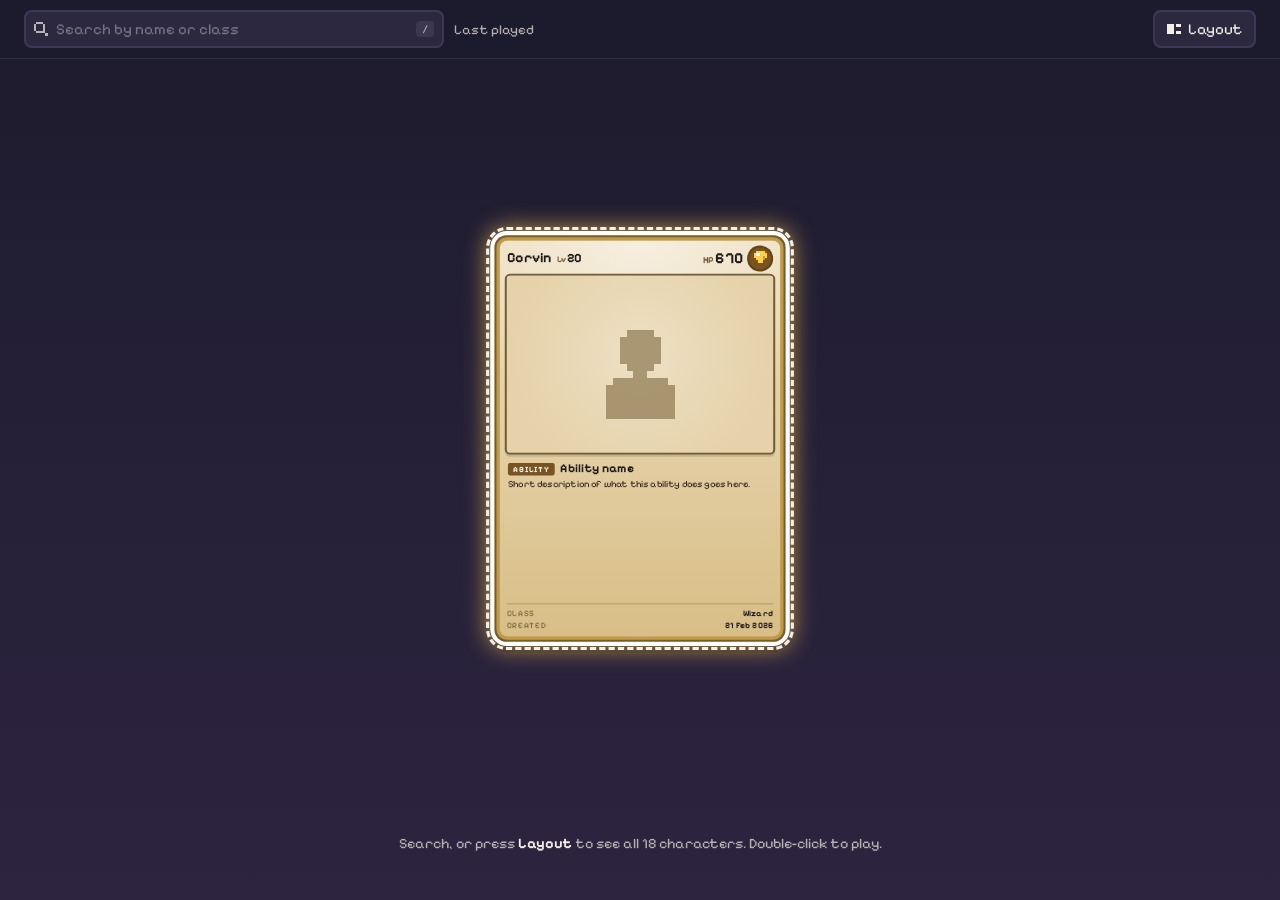
==== characters/index.html @ 5b767507 "Character select as a /characters/ subpage on Vercel: search, layout, double-click to play - site st" ====
<!DOCTYPE html>
<html lang="en">
<head>
  <meta charset="UTF-8" />
  <meta name="viewport" content="width=device-width, initial-scale=1.0" />
  <title>Character Select</title>
  <link rel="preconnect" href="https://fonts.googleapis.com" />
  <link rel="preconnect" href="https://fonts.gstatic.com" crossorigin />
  <link href="https://fonts.googleapis.com/css2?family=Pixelify+Sans:wght@500;700&display=swap" rel="stylesheet" />
  <link rel="stylesheet" href="./styles.css" />
</head>
<body>
  <main class="select-screen">
    <h1 class="visually-hidden">Choose your character</h1>

    <!-- Toolbar: find a character by name, and switch the layout -->
    <div class="toolbar" role="search">
      <label class="search">
        <span class="visually-hidden">Search characters</span>
        <svg class="search-icon" viewBox="0 0 8 8" aria-hidden="true">
          <rect x="1" y="0" width="4" height="1" /><rect x="0" y="1" width="1" height="4" />
          <rect x="5" y="1" width="1" height="4" /><rect x="1" y="5" width="4" height="1" />
          <rect x="5" y="5" width="1" height="1" /><rect x="6" y="6" width="2" height="2" />
        </svg>
        <input type="search" id="search" placeholder="Search by name or class" autocomplete="off" spellcheck="false" />
        <kbd class="search-hint" aria-hidden="true">/</kbd>
      </label>
      <span class="result-count" id="result-count" aria-live="polite"></span>
      <button type="button" class="layout-toggle" id="layout-toggle" aria-pressed="false">
        <svg viewBox="0 0 8 8" aria-hidden="true">
          <rect x="0" y="1" width="4" height="6" /><rect x="5" y="1" width="3" height="2" />
          <rect x="5" y="5" width="3" height="2" />
        </svg>
        <span>Layout</span>
      </button>
    </div>

    <!-- Cards are built from characters.js by app.js -->
    <div class="card-grid" id="card-grid" role="listbox" aria-label="Characters"></div>
    <p class="no-results" id="no-results" hidden>No characters match your search.</p>
    <p class="view-hint" id="view-hint" hidden>
      Search, or press <strong>Layout</strong> to see all <span class="hint-count"></span> characters.
      Double-click to play.
    </p>
  </main>

  <!-- Double-click a card: enter the world with that character -->
  <div class="play-overlay" id="play-overlay" hidden>
    <div class="play-box" role="dialog" aria-modal="true" aria-labelledby="play-title">
      <p class="play-kicker">Entering the world</p>
      <h2 class="play-title" id="play-title"></h2>
      <p class="play-sub" id="play-sub"></p>
      <span class="play-bar" aria-hidden="true"><span></span></span>
      <button type="button" class="play-back" id="play-back">Back to characters</button>
    </div>
  </div>

  <!-- Right-click (or long-press) a card: its equipment, inventory and backpack -->
  <dialog class="slots-panel" id="slots-panel" aria-labelledby="slots-title">
    <div class="slots-head">
      <h2 class="slots-title" id="slots-title"></h2>
      <button type="button" class="slots-close" id="slots-close" aria-label="Close">&times;</button>
    </div>
    <section class="slots-section" data-section="equipment">
      <h3 class="slots-heading">Equipment</h3>
      <div class="slot-grid slot-grid-4"></div>
    </section>
    <section class="slots-section" data-section="inventory">
      <h3 class="slots-heading">Inventory</h3>
      <div class="slot-grid"></div>
    </section>
    <section class="slots-section" data-section="backpack">
      <h3 class="slots-heading">Backpack</h3>
      <div class="slot-grid"></div>
    </section>
  </dialog>

  <!-- One card, cloned for each character -->
  <template id="card-template">
    <div class="card-unit">
    <button type="button" class="char-card" role="option" aria-selected="false">
      <span class="card-inner">
        <span class="card-head">
          <span class="card-title">
            <span class="card-name"></span>
            <span class="card-level"><span class="level-label">Lv</span><span class="level-value"></span></span>
          </span>
          <span class="card-stats">
            <span class="card-hp"><span class="hp-label">HP</span><span class="hp-value"></span></span>
            <span class="card-sign"></span>
          </span>
        </span>
        <span class="card-art"></span>
        <span class="card-abilities"></span>
        <span class="card-foot"></span>
      </span>
    </button>
    <!-- Layout mode: the character's backpack, to the right of the card -->
    <div class="side-pack" aria-hidden="true">
      <span class="side-pack-title">Backpack</span>
      <span class="side-pack-grid"></span>
    </div>
    </div>
  </template>

  <script src="./birthsigns.js"></script>
  <script src="./items.js"></script>
  <script src="./characters.js"></script>
  <script src="./app.js"></script>
</body>
</html>
---- characters/styles.css ----
/* ==========================================================================
   Character select — trading-card style cards
   Each card's colours come from its birth sign's element (fire/earth/air/water).
   ========================================================================== */

:root {
  --bg-top: #1d1b2e;
  --bg-bottom: #2d2440;
  --ink: #f4efe6;
  --ink-dim: rgba(244, 239, 230, 0.7);
  --card-w: clamp(175px, 20vw, 210px);
  --font-pixel: "Pixelify Sans", "Courier New", monospace;
}

/* Card palette: everything derives from the birthsign's colour (set per card by app.js) */
.char-card {
  --sign-color: #8a8f99;
  --sign-shade: #4d525c;
  --frame: var(--sign-color);
  --frame-dark: color-mix(in srgb, var(--sign-color) 55%, #14121c);
  --bar: color-mix(in srgb, var(--sign-color) 22%, #fff8ec);
  --art: color-mix(in srgb, var(--sign-color) 40%, #fff8ec);
  --badge: var(--sign-shade);
}

*,
*::before,
*::after {
  box-sizing: border-box;
  margin: 0;
  padding: 0;
}

body {
  min-height: 100vh;
  background: linear-gradient(180deg, var(--bg-top), var(--bg-bottom));
  color: var(--ink);
  font-family: var(--font-pixel);
}

/* The whole screen is the card grid, with a slim toolbar on top */
.select-screen {
  min-height: 100vh;
  padding: 0 clamp(0.75rem, 2vw, 1.5rem) 2rem;
  display: flex;
  flex-direction: column;
  gap: clamp(0.9rem, 2vh, 1.25rem);
}

.visually-hidden {
  position: absolute;
  width: 1px;
  height: 1px;
  overflow: hidden;
  clip: rect(0 0 0 0);
  white-space: nowrap;
}

/* --------------------------------------------------------------------------
   Toolbar: search + layout toggle
   -------------------------------------------------------------------------- */

.toolbar {
  position: sticky;
  top: 0;
  z-index: 10;
  display: flex;
  align-items: center;
  gap: 10px;
  margin: 0 calc(-1 * clamp(0.75rem, 2vw, 1.5rem));
  padding: 10px clamp(0.75rem, 2vw, 1.5rem);
  background: color-mix(in srgb, var(--bg-top) 88%, transparent);
  backdrop-filter: blur(6px);
  box-shadow: 0 1px 0 #ffffff12;
}

.search {
  flex: 1;
  max-width: 420px;
  display: flex;
  align-items: center;
  gap: 8px;
  height: 38px;
  padding: 0 10px;
  border-radius: 8px;
  background: #2c2840;
  box-shadow: inset 0 0 0 2px #3d3856;
  cursor: text;
}

.search:focus-within {
  box-shadow: inset 0 0 0 2px #8f86c4;
}

.search-icon {
  flex-shrink: 0;
  width: 14px;
  height: 14px;
  fill: var(--ink-dim);
  shape-rendering: crispEdges;
}

.search input {
  flex: 1;
  min-width: 0;
  border: 0;
  outline: none;
  background: transparent;
  color: var(--ink);
  font: inherit;
  font-size: 0.95rem;
}

.search input::placeholder {
  color: #ffffff59;
}

.search input::-webkit-search-cancel-button {
  filter: invert(1) opacity(0.5);
}

.search-hint {
  flex-shrink: 0;
  padding: 1px 6px;
  border-radius: 4px;
  background: #ffffff14;
  color: var(--ink-dim);
  font: inherit;
  font-size: 0.75rem;
}

.search:focus-within .search-hint {
  display: none;
}

.result-count {
  color: var(--ink-dim);
  font-size: 0.85rem;
  white-space: nowrap;
}

.layout-toggle {
  margin-left: auto;
  display: flex;
  align-items: center;
  gap: 7px;
  height: 38px;
  padding: 0 14px;
  border: 0;
  border-radius: 8px;
  background: #2c2840;
  box-shadow: inset 0 0 0 2px #3d3856;
  color: var(--ink);
  font: inherit;
  font-size: 0.95rem;
  cursor: pointer;
}

.layout-toggle svg {
  width: 14px;
  height: 14px;
  fill: currentColor;
  shape-rendering: crispEdges;
}

.layout-toggle:hover {
  background: #36314d;
}

.layout-toggle[aria-pressed="true"] {
  background: #f4efe6;
  box-shadow: none;
  color: #1e1b2b;
}

/* --------------------------------------------------------------------------
   Card grid (and Layout mode: backpack to the right of each card)
   -------------------------------------------------------------------------- */

/* Wrapping rows, each centred (so a short last row sits in the middle too) */
.card-grid {
  display: flex;
  flex-wrap: wrap;
  justify-content: center;
  gap: clamp(0.9rem, 2vw, 1.5rem);
  width: 100%;
}

.card-unit {
  display: flex;
  align-items: stretch;
  gap: 8px;
}

.card-unit[hidden] {
  display: none;
}

.side-pack {
  display: none;
}

.card-grid.is-layout .side-pack {
  --slot: calc(var(--card-w) * 0.27);
  display: flex;
  flex-direction: column;
  gap: 6px;
  padding: 8px;
  border-radius: 10px;
  background: #1e1b2b;
  box-shadow: inset 0 0 0 2px color-mix(in srgb, var(--sign-color) 60%, #3d3856);
}

.side-pack-title {
  color: color-mix(in srgb, var(--sign-color) 60%, var(--ink));
  font-size: 0.62rem;
  font-weight: 700;
  letter-spacing: 0.1em;
  text-transform: uppercase;
}

/* 8 backpack slots in 2 columns, the same height as the card */
.side-pack-grid {
  display: grid;
  grid-template-columns: repeat(2, var(--slot));
  grid-auto-rows: var(--slot);
  gap: 5px;
}

.side-pack.is-empty .side-pack-grid {
  display: grid;
  place-items: center;
  width: calc(var(--slot) * 2 + 5px);
  flex: 1;
  border-radius: 6px;
  background: #2c2840;
  color: #ffffff4d;
  font-size: 0.7rem;
  text-align: center;
}

.side-pack .slot {
  width: var(--slot);
  height: var(--slot);
}

/* Default view: just the last played character, a little larger, in the middle */
.card-grid.is-single {
  flex: 1;
  align-content: center;
  --card-w: clamp(220px, 26vw, 280px);
}

.card-grid.is-single .char-card {
  font-size: 1.15em;
}

.view-hint {
  margin-bottom: 1rem;
  color: var(--ink-dim);
  font-size: 0.9rem;
  text-align: center;
}

.view-hint strong {
  color: var(--ink);
}

.view-hint[hidden] {
  display: none;
}

.no-results {
  margin-top: 2rem;
  color: var(--ink-dim);
  text-align: center;
}

/* --------------------------------------------------------------------------
   The card: standard trading-card proportions (63 x 88), one continuous face.
   Text sits straight on the card; only the picture has its own frame.
   -------------------------------------------------------------------------- */

.char-card {
  width: var(--card-w);
  aspect-ratio: 63 / 88;
  padding: 5px;
  border: 0;
  border-radius: 12px;
  background: var(--frame);
  box-shadow: inset 0 0 0 2px var(--frame-dark), 0 6px 0 #0006;
  font: inherit;
  color: #1e1a17;
  cursor: pointer;
  transition: transform 140ms ease, box-shadow 140ms ease;
}

/* Card face: a soft gradient of the sign colour, light at the top, deeper at the bottom */
.card-inner {
  height: 100%;
  display: flex;
  flex-direction: column;
  padding: 0 7px 5px;
  border-radius: 8px;
  background:
    radial-gradient(120% 60% at 50% 0%, color-mix(in srgb, #fff 55%, transparent), transparent 70%),
    linear-gradient(
      180deg,
      color-mix(in srgb, var(--sign-color) 30%, #fff8ec) 0%,
      color-mix(in srgb, var(--sign-color) 45%, #fff8ec) 55%,
      color-mix(in srgb, var(--sign-color) 62%, #fff8ec) 100%
    );
}

/* Top: name on the left; HP and the birthsign symbol on the right */
.card-head {
  display: flex;
  align-items: center;
  justify-content: space-between;
  gap: 6px;
  padding: 5px 0 4px;
}

.card-name {
  min-width: 0;
  overflow: hidden;
  text-overflow: ellipsis;
  white-space: nowrap;
  font-size: clamp(0.72rem, 1.05vw, 0.92rem);
  font-weight: 700;
  text-align: left;
}

.card-name.is-long {
  font-size: clamp(0.6rem, 0.82vw, 0.74rem);
  letter-spacing: -0.01em;
}

/* HP sits just left of the birthsign badge */
.card-stats {
  flex-shrink: 0;
  display: flex;
  align-items: center;
  gap: 4px;
}

.card-hp {
  display: flex;
  align-items: baseline;
  gap: 2px;
  font-weight: 700;
  line-height: 1;
}

.card-hp[hidden] {
  display: none;
}

.hp-value {
  font-size: clamp(0.8rem, 1.15vw, 1rem);
}

.hp-label {
  font-size: clamp(0.5rem, 0.7vw, 0.62rem);
  color: var(--frame-dark);
}

.card-sign {
  position: relative;
  flex-shrink: 0;
  width: 1.75em;
  height: 1.75em;
  display: grid;
  place-items: center;
  border-radius: 50%;
  background: var(--badge);
  box-shadow: inset 0 0 0 2px #0003;
  color: var(--sign-color);
  font-size: clamp(0.8rem, 1.1vw, 0.95rem);
  line-height: 1;
}

/* Sign name appears only while hovering the badge */
.card-sign::after {
  content: attr(data-name);
  position: absolute;
  bottom: calc(100% + 8px);
  right: -4px;
  padding: 4px 8px;
  border-radius: 4px;
  background: #14121c;
  box-shadow: 0 0 0 2px var(--sign-color);
  color: var(--ink);
  font-family: var(--font-pixel);
  font-size: 0.8rem;
  white-space: nowrap;
  opacity: 0;
  transform: translateY(4px);
  pointer-events: none;
  transition: opacity 120ms ease, transform 120ms ease;
  z-index: 5;
}

.card-sign:hover::after {
  opacity: 1;
  transform: translateY(0);
}

/* Sign icon (or placeholder gem) inside the badge, pixel-crisp */
.card-sign img,
.sign-placeholder {
  width: 72%;
  height: 72%;
  image-rendering: pixelated;
  shape-rendering: crispEdges;
}

.sign-placeholder {
  filter: brightness(1.35) saturate(1.2);
}

/* Picture: 3:2, about 43% of the card's height and nearly its full width,
   with a thin frame (proportions taken from a standard trading card's layout) */
.card-art {
  aspect-ratio: 3 / 2;
  width: 100%;
  flex-shrink: 0;
  position: relative;
  overflow: hidden;
  border-radius: 3px;
  background: radial-gradient(circle at 50% 45%, color-mix(in srgb, var(--art) 70%, #fff), var(--art) 75%);
  box-shadow: 0 0 0 2px var(--frame-dark), 0 2px 0 2px #0002;
  display: grid;
  place-items: center;
}

/* Whole sprite always visible, centred in the picture */
.card-art img {
  position: absolute;
  inset: 6%;
  width: 88%;
  height: 88%;
  object-fit: contain;
  image-rendering: pixelated;
}

.art-placeholder {
  width: 62%;
  height: 62%;
  fill: var(--frame-dark);
  opacity: 0.55;
  shape-rendering: crispEdges;
}

/* Level: right after the name, in the top bar */
.card-title {
  min-width: 0;
  display: flex;
  align-items: baseline;
  gap: 5px;
}

.card-level {
  flex-shrink: 0;
  display: flex;
  align-items: baseline;
  gap: 1px;
  line-height: 1;
}

.card-level[hidden] {
  display: none;
}

.level-label {
  font-size: clamp(0.5rem, 0.66vw, 0.6rem);
  font-weight: 700;
  color: var(--frame-dark);
}

.level-value {
  font-size: clamp(0.7rem, 0.95vw, 0.85rem);
  font-weight: 700;
}

/* Abilities: straight on the card face, under the picture */
.card-abilities {
  flex: 1;
  min-height: 0;
  display: flex;
  flex-direction: column;
  gap: 6px;
  padding: 9px 1px 4px;
  overflow: hidden;
  text-align: left;
}

.ability {
  display: flex;
  flex-direction: column;
  gap: 2px;
}

.ability-head {
  display: flex;
  align-items: center;
  gap: 5px;
  min-width: 0;
}

.ability-tag {
  flex-shrink: 0;
  padding: 1px 5px 0;
  border-radius: 2px;
  background: var(--badge);
  color: #fff;
  font-size: clamp(0.46rem, 0.6vw, 0.54rem);
  font-weight: 700;
  letter-spacing: 0.08em;
  text-transform: uppercase;
  line-height: 1.5;
}

.ability-name {
  min-width: 0;
  overflow: hidden;
  text-overflow: ellipsis;
  white-space: nowrap;
  font-size: clamp(0.66rem, 0.9vw, 0.8rem);
  font-weight: 700;
  line-height: 1.15;
}

.ability-text {
  font-size: clamp(0.55rem, 0.72vw, 0.66rem);
  line-height: 1.3;
  color: color-mix(in srgb, #1e1a17 80%, var(--frame-dark));
}

/* Bottom: small info, separated only by a faint line */
.card-foot {
  flex-shrink: 0;
  display: flex;
  flex-direction: column;
  gap: 2px;
  padding-top: 4px;
  border-top: 1px solid color-mix(in srgb, var(--frame-dark) 35%, transparent);
}

.foot-line {
  display: flex;
  justify-content: space-between;
  gap: 6px;
  font-size: clamp(0.5rem, 0.62vw, 0.58rem);
  line-height: 1.25;
  white-space: nowrap;
}

.foot-label {
  color: var(--frame-dark);
  text-transform: uppercase;
  letter-spacing: 0.05em;
}

.foot-value {
  font-weight: 700;
}

/* --------------------------------------------------------------------------
   Hover / focus / selected
   -------------------------------------------------------------------------- */

.char-card:hover {
  transform: translateY(-4px);
}

.char-card:focus-visible {
  outline: 3px dashed var(--ink);
  outline-offset: 5px;
}

.char-card.is-selected {
  transform: translateY(-8px) scale(1.04);
  box-shadow: inset 0 0 0 2px var(--frame-dark), 0 0 0 4px #fff, 0 0 22px 6px var(--frame), 0 10px 0 #0006;
}

/* --------------------------------------------------------------------------
   Slots panel: equipment (4), inventory (8), backpack (8) = 20 slots
   -------------------------------------------------------------------------- */

.slots-panel {
  --sign-color: #8a8f99;
  --sign-shade: #4d525c;
  --slot: clamp(40px, 9vw, 52px);
  margin: auto;
  padding: 14px 16px 12px;
  border: 0;
  border-radius: 12px;
  background: #1e1b2b;
  box-shadow: 0 0 0 3px var(--sign-color), 0 18px 40px #000a;
  color: var(--ink);
  font-family: var(--font-pixel);
  /* let item names on hover show past the panel's edge */
  overflow: visible;
}

.slots-panel::backdrop {
  background: rgba(10, 8, 18, 0.65);
}

.slots-head {
  display: flex;
  align-items: center;
  justify-content: space-between;
  gap: 1rem;
  margin-bottom: 10px;
}

.slots-title {
  font-size: 1.25rem;
  font-weight: 700;
}

.slots-close {
  width: 30px;
  height: 30px;
  border: 0;
  border-radius: 6px;
  background: #ffffff14;
  color: var(--ink);
  font-size: 1.3rem;
  line-height: 1;
  cursor: pointer;
}

.slots-close:hover {
  background: #ffffff26;
}

.slots-section {
  margin-top: 10px;
}

.slots-section[hidden] {
  display: none;
}

.slots-heading {
  margin-bottom: 6px;
  color: color-mix(in srgb, var(--sign-color) 60%, var(--ink));
  font-size: 0.72rem;
  font-weight: 700;
  letter-spacing: 0.1em;
  text-transform: uppercase;
}

.slot-grid {
  display: grid;
  grid-template-columns: repeat(4, var(--slot));
  gap: 6px;
}

.slot {
  position: relative;
  width: var(--slot);
  height: var(--slot);
  display: grid;
  place-items: center;
  border-radius: 6px;
  background: #2c2840;
  box-shadow: inset 0 0 0 2px #3d3856, inset 0 3px 0 #0003;
}

/* Equipment slots get a tinted frame in the card's colour */
.slot-grid-4 .slot {
  box-shadow: inset 0 0 0 2px color-mix(in srgb, var(--sign-color) 55%, #3d3856), inset 0 3px 0 #0003;
}

/* Empty equipment slots show what goes there */
.slot[data-slot-label]::before {
  content: attr(data-slot-label);
  color: #ffffff40;
  font-size: 0.5rem;
  letter-spacing: 0.04em;
  text-transform: uppercase;
}

.slot img,
.item-placeholder {
  width: 70%;
  height: 70%;
  image-rendering: pixelated;
  shape-rendering: crispEdges;
}

/* Item name on hover */
.slot.has-item::after {
  content: attr(data-name);
  position: absolute;
  bottom: calc(100% + 6px);
  left: 50%;
  padding: 3px 7px;
  border-radius: 4px;
  background: #0d0b14;
  box-shadow: 0 0 0 1px #ffffff30;
  font-size: 0.72rem;
  white-space: nowrap;
  opacity: 0;
  transform: translate(-50%, 3px);
  pointer-events: none;
  transition: opacity 100ms ease, transform 100ms ease;
  z-index: 2;
}

.slot.has-item:hover::after {
  opacity: 1;
  transform: translate(-50%, 0);
}

/* --------------------------------------------------------------------------
   Play: the chosen card glows, then the screen fades into "Entering the world"
   -------------------------------------------------------------------------- */

.char-card.is-launching {
  transform: translateY(-8px) scale(1.08);
  box-shadow: inset 0 0 0 2px var(--frame-dark), 0 0 0 4px #fff, 0 0 40px 14px var(--frame), 0 10px 0 #0006;
}

.play-overlay {
  --sign-color: #8a8f99;
  position: fixed;
  inset: 0;
  z-index: 50;
  display: grid;
  place-items: center;
  background: radial-gradient(circle at 50% 45%, color-mix(in srgb, var(--sign-color) 35%, #0d0b14), #0d0b14 70%);
  opacity: 0;
  transition: opacity 450ms ease;
}

.play-overlay[hidden] {
  display: none;
}

.play-overlay.is-on {
  opacity: 1;
}

.play-box {
  display: flex;
  flex-direction: column;
  align-items: center;
  gap: 8px;
  padding: 1rem;
  text-align: center;
}

.play-kicker {
  color: var(--ink-dim);
  font-size: 0.85rem;
  letter-spacing: 0.14em;
  text-transform: uppercase;
}

.play-title {
  font-size: clamp(2rem, 6vw, 3.4rem);
  font-weight: 700;
  text-shadow: 3px 3px 0 #000;
}

.play-sub {
  color: color-mix(in srgb, var(--sign-color) 55%, var(--ink));
  font-size: 1.05rem;
}

/* Simple loading bar while the world loads */
.play-bar {
  width: min(260px, 70vw);
  height: 8px;
  margin: 10px 0 14px;
  overflow: hidden;
  border-radius: 4px;
  background: #ffffff1a;
}

.play-bar span {
  display: block;
  width: 35%;
  height: 100%;
  background: var(--sign-color);
  animation: play-load 1.1s ease-in-out infinite;
}

@keyframes play-load {
  from { transform: translateX(-100%); }
  to { transform: translateX(290%); }
}

.play-back {
  padding: 8px 14px;
  border: 0;
  border-radius: 8px;
  background: #ffffff14;
  color: var(--ink);
  font: inherit;
  font-size: 0.9rem;
  cursor: pointer;
}

.play-back:hover {
  background: #ffffff26;
}

@media (prefers-reduced-motion: reduce) {
  .char-card,
  .play-overlay {
    transition: none;
  }

  .play-bar span {
    animation: none;
  }
}

@media (max-width: 480px) {
  :root {
    --card-w: calc((100vw - 2rem - 0.9rem) / 2);
  }

  .card-name {
    font-size: 0.72rem;
  }

  .card-name.is-long {
    font-size: 0.56rem;
  }

  .card-head {
    gap: 3px;
  }

  .card-title {
    gap: 3px;
  }
}

/* Narrowest phones: tighter top bar so names still fit */
@media (max-width: 380px) {
  .card-name {
    font-size: 0.62rem;
  }

  .card-name.is-long {
    font-size: 0.5rem;
  }

  .hp-value {
    font-size: 0.7rem;
  }

  .card-sign {
    font-size: 0.72rem;
  }
}

/* Very small screens: one card per row */
@media (max-width: 359px) {
  :root {
    --card-w: min(240px, calc(100vw - 2rem));
  }
}

/* Phones: search on its own row, count + layout below */
@media (max-width: 520px) {
  .toolbar {
    flex-wrap: wrap;
  }

  .search {
    flex-basis: 100%;
    max-width: none;
  }

  .search-hint {
    display: none;
  }
}
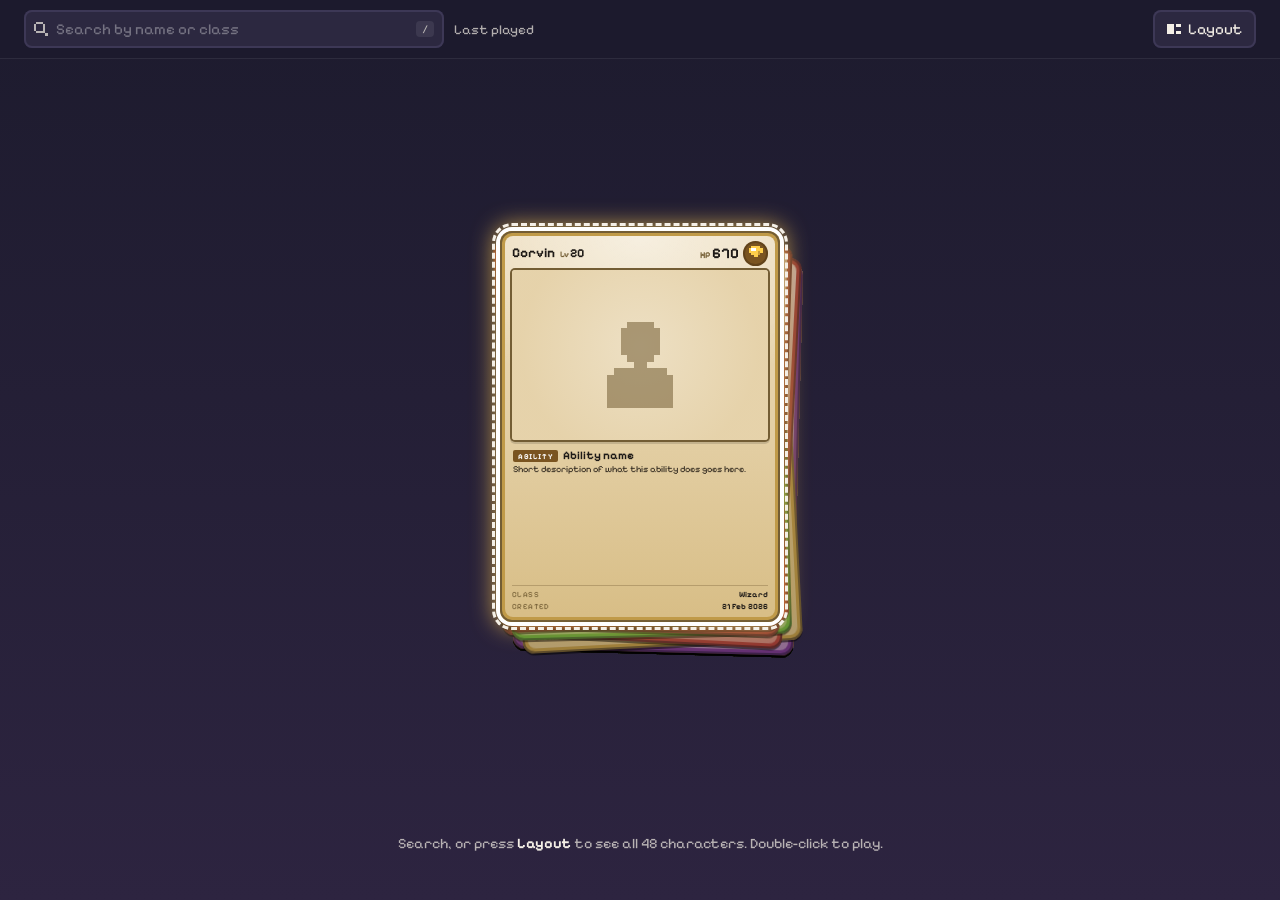
==== commit 14de73cb: "Deck of cards: last played on top; Layout deals every card out with its back beside it - default vie" ====
--- a/characters/index.html
+++ b/characters/index.html
@@ -95,10 +95,23 @@
         <span class="card-foot"></span>
       </span>
     </button>
-    <!-- Layout mode: the character's backpack, to the right of the card -->
-    <div class="side-pack" aria-hidden="true">
-      <span class="side-pack-title">Backpack</span>
-      <span class="side-pack-grid"></span>
+    <!-- Layout mode: the back of the card (equipment, inventory, backpack), to its right -->
+    <div class="card-back" aria-hidden="true">
+      <span class="back-inner">
+        <span class="back-name"></span>
+        <span class="back-section" data-section="equipment">
+          <span class="back-heading">Equipment</span>
+          <span class="back-grid"></span>
+        </span>
+        <span class="back-section" data-section="inventory">
+          <span class="back-heading">Inventory</span>
+          <span class="back-grid"></span>
+        </span>
+        <span class="back-section" data-section="backpack">
+          <span class="back-heading">Backpack</span>
+          <span class="back-grid"></span>
+        </span>
+      </span>
     </div>
     </div>
   </template>
--- a/characters/styles.css
+++ b/characters/styles.css
@@ -41,6 +41,8 @@
 /* The whole screen is the card grid, with a slim toolbar on top */
 .select-screen {
   min-height: 100vh;
+  /* hidden hover labels near the right edge must not make the page scroll sideways */
+  overflow-x: clip;
   padding: 0 clamp(0.75rem, 2vw, 1.5rem) 2rem;
   display: flex;
   flex-direction: column;
@@ -196,63 +198,127 @@
   display: none;
 }
 
-.side-pack {
+/* Layout mode: the back of the card sits to the right of it, same size and frame */
+.card-back {
   display: none;
 }
 
-.card-grid.is-layout .side-pack {
-  --slot: calc(var(--card-w) * 0.27);
+.card-grid.is-layout .card-back {
+  /* 4 slots across the back's inner width */
+  --slot: calc((var(--card-w) - 10px - 14px - 3 * 4px) / 4 * 0.9);
+  display: block;
+  width: var(--card-w);
+  aspect-ratio: 63 / 88;
+  padding: 5px;
+  border-radius: 12px;
+  background: var(--sign-color);
+  box-shadow: inset 0 0 0 2px color-mix(in srgb, var(--sign-color) 55%, #14121c), 0 6px 0 #0006;
+}
+
+.back-inner {
+  height: 100%;
   display: flex;
   flex-direction: column;
-  gap: 6px;
-  padding: 8px;
-  border-radius: 10px;
-  background: #1e1b2b;
-  box-shadow: inset 0 0 0 2px color-mix(in srgb, var(--sign-color) 60%, #3d3856);
-}
-
-.side-pack-title {
-  color: color-mix(in srgb, var(--sign-color) 60%, var(--ink));
-  font-size: 0.62rem;
+  gap: 5px;
+  padding: 6px 7px;
+  border-radius: 8px;
+  background: linear-gradient(180deg, #2a2639, #1e1b2b);
+  color: var(--ink);
+}
+
+.back-name {
+  font-size: clamp(0.66rem, 0.9vw, 0.8rem);
+  font-weight: 700;
+  color: color-mix(in srgb, var(--sign-color) 55%, var(--ink));
+  white-space: nowrap;
+  overflow: hidden;
+  text-overflow: ellipsis;
+}
+
+.back-section {
+  display: flex;
+  flex-direction: column;
+  gap: 3px;
+}
+
+.back-heading {
+  color: #ffffff8c;
+  font-size: clamp(0.48rem, 0.6vw, 0.56rem);
   font-weight: 700;
   letter-spacing: 0.1em;
   text-transform: uppercase;
 }
 
-/* 8 backpack slots in 2 columns, the same height as the card */
-.side-pack-grid {
+.back-grid {
   display: grid;
-  grid-template-columns: repeat(2, var(--slot));
+  justify-content: center;
+  grid-template-columns: repeat(4, var(--slot));
   grid-auto-rows: var(--slot);
-  gap: 5px;
-}
-
-.side-pack.is-empty .side-pack-grid {
+  gap: 4px;
+}
+
+.back-grid.is-empty {
   display: grid;
   place-items: center;
-  width: calc(var(--slot) * 2 + 5px);
-  flex: 1;
-  border-radius: 6px;
-  background: #2c2840;
+  height: calc(var(--slot) * 2 + 4px);
+  border-radius: 5px;
+  background: #ffffff0d;
   color: #ffffff4d;
-  font-size: 0.7rem;
-  text-align: center;
-}
-
-.side-pack .slot {
+  font-size: 0.62rem;
+}
+
+.card-back .slot {
   width: var(--slot);
   height: var(--slot);
-}
-
-/* Default view: just the last played character, a little larger, in the middle */
-.card-grid.is-single {
+  border-radius: 4px;
+}
+
+/* Empty equipment slot labels are tiny on the back */
+.card-back .slot[data-slot-label]::before {
+  font-size: 0.4rem;
+}
+
+.card-back [data-section="equipment"] .slot {
+  box-shadow: inset 0 0 0 2px color-mix(in srgb, var(--sign-color) 55%, #3d3856), inset 0 3px 0 #0003;
+}
+
+/* --------------------------------------------------------------------------
+   Deck view: every card stacked, the most recently played on top
+   -------------------------------------------------------------------------- */
+
+.card-grid.is-deck {
+  --card-w: clamp(220px, 26vw, 280px);
   flex: 1;
-  align-content: center;
-  --card-w: clamp(220px, 26vw, 280px);
-}
-
-.card-grid.is-single .char-card {
-  font-size: 1.15em;
+  position: relative;
+  display: block;
+  min-height: calc(var(--card-w) * 88 / 63 + 90px);
+}
+
+/* All cards sit on the same spot in the middle; app.js fans each layer a little */
+.card-grid.is-deck .card-unit {
+  position: absolute;
+  left: calc(50% - var(--card-w) / 2);
+  top: calc(50% - var(--card-w) * 44 / 63 - 20px);
+  pointer-events: none;
+}
+
+/* Only the top card can be clicked, played or right-clicked */
+.card-grid.is-deck .card-unit.is-top {
+  pointer-events: auto;
+}
+
+/* Cards under the top one are a touch darker, like the edges of a deck */
+.card-grid.is-deck .card-unit:not(.is-top) .char-card {
+  filter: brightness(0.82);
+  box-shadow: inset 0 0 0 2px var(--frame-dark), 0 2px 0 #0008;
+}
+
+.card-grid.is-deck .card-unit.is-top .char-card:not(.is-launching):not(:hover) {
+  transform: none;
+}
+
+.card-grid.is-deck .card-back {
+  display: none;
 }
 
 .view-hint {
@@ -885,3 +951,10 @@
     display: none;
   }
 }
+
+/* Phones in Layout mode: one card and its back per row, filling the width */
+@media (max-width: 480px) {
+  .card-grid.is-layout {
+    --card-w: calc((100vw - 1.5rem - 8px) / 2);
+  }
+}
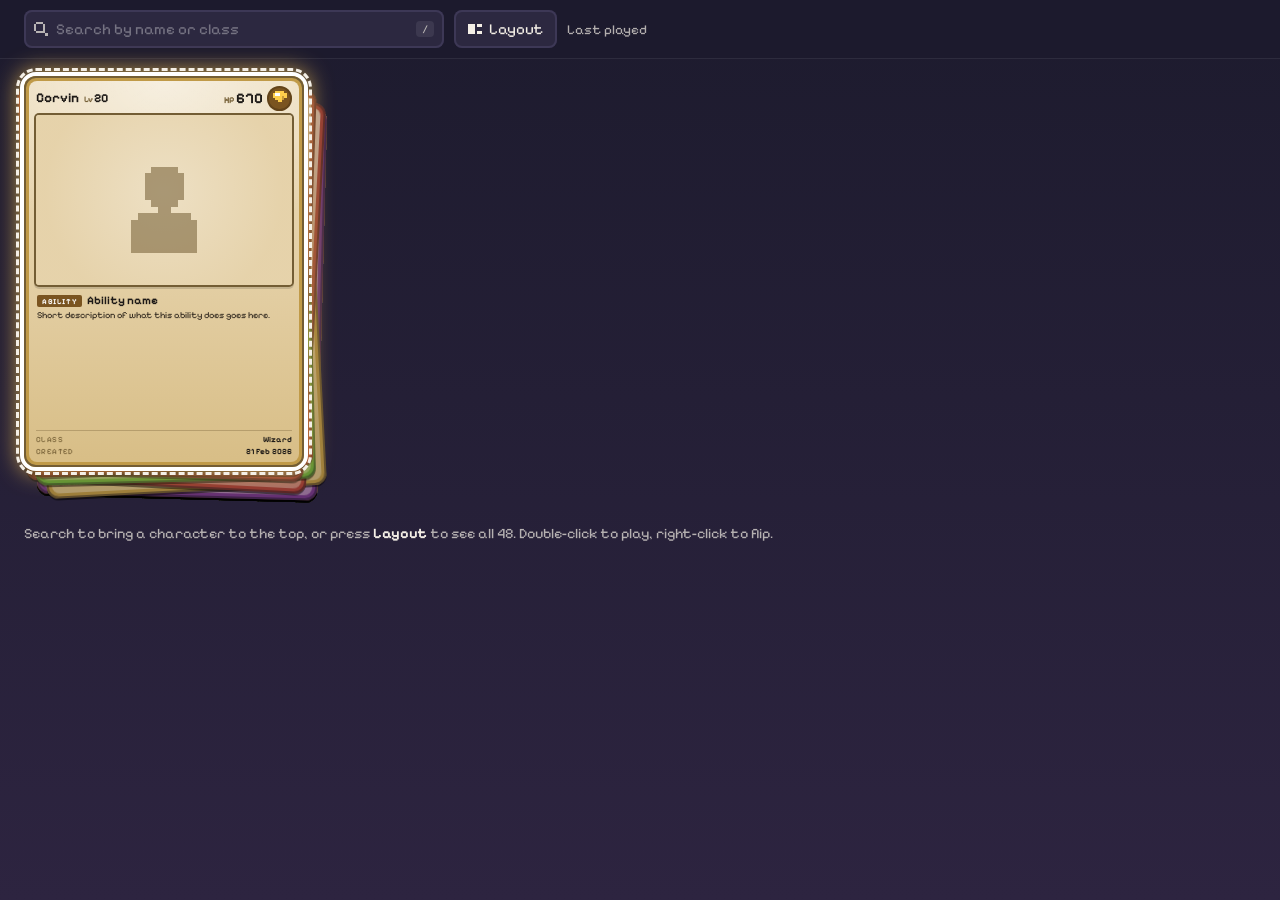
==== commit 5bd7d8b4: "Right-click flips a card to its back; search brings the best match to the top of the deck - right-cl" ====
--- a/characters/index.html
+++ b/characters/index.html
@@ -25,7 +25,6 @@
         <input type="search" id="search" placeholder="Search by name or class" autocomplete="off" spellcheck="false" />
         <kbd class="search-hint" aria-hidden="true">/</kbd>
       </label>
-      <span class="result-count" id="result-count" aria-live="polite"></span>
       <button type="button" class="layout-toggle" id="layout-toggle" aria-pressed="false">
         <svg viewBox="0 0 8 8" aria-hidden="true">
           <rect x="0" y="1" width="4" height="6" /><rect x="5" y="1" width="3" height="2" />
@@ -33,14 +32,15 @@
         </svg>
         <span>Layout</span>
       </button>
+      <span class="result-count" id="result-count" aria-live="polite"></span>
     </div>
 
     <!-- Cards are built from characters.js by app.js -->
     <div class="card-grid" id="card-grid" role="listbox" aria-label="Characters"></div>
     <p class="no-results" id="no-results" hidden>No characters match your search.</p>
     <p class="view-hint" id="view-hint" hidden>
-      Search, or press <strong>Layout</strong> to see all <span class="hint-count"></span> characters.
-      Double-click to play.
+      Search to bring a character to the top, or press <strong>Layout</strong> to see all
+      <span class="hint-count"></span>. Double-click to play, right-click to flip.
     </p>
   </main>
 
@@ -55,30 +55,12 @@
     </div>
   </div>
 
-  <!-- Right-click (or long-press) a card: its equipment, inventory and backpack -->
-  <dialog class="slots-panel" id="slots-panel" aria-labelledby="slots-title">
-    <div class="slots-head">
-      <h2 class="slots-title" id="slots-title"></h2>
-      <button type="button" class="slots-close" id="slots-close" aria-label="Close">&times;</button>
-    </div>
-    <section class="slots-section" data-section="equipment">
-      <h3 class="slots-heading">Equipment</h3>
-      <div class="slot-grid slot-grid-4"></div>
-    </section>
-    <section class="slots-section" data-section="inventory">
-      <h3 class="slots-heading">Inventory</h3>
-      <div class="slot-grid"></div>
-    </section>
-    <section class="slots-section" data-section="backpack">
-      <h3 class="slots-heading">Backpack</h3>
-      <div class="slot-grid"></div>
-    </section>
-  </dialog>
-
   <!-- One card, cloned for each character -->
   <template id="card-template">
     <div class="card-unit">
     <button type="button" class="char-card" role="option" aria-selected="false">
+      <!-- Right-click (or hold on a phone) flips the card between its front and back -->
+      <span class="card-flip">
       <span class="card-inner">
         <span class="card-head">
           <span class="card-title">
@@ -93,6 +75,8 @@
         <span class="card-art"></span>
         <span class="card-abilities"></span>
         <span class="card-foot"></span>
+      </span>
+      <span class="card-face-back"></span>
       </span>
     </button>
     <!-- Layout mode: the back of the card (equipment, inventory, backpack), to its right -->
--- a/characters/styles.css
+++ b/characters/styles.css
@@ -142,7 +142,7 @@
 }
 
 .layout-toggle {
-  margin-left: auto;
+  flex-shrink: 0;
   display: flex;
   align-items: center;
   gap: 7px;
@@ -267,18 +267,21 @@
   font-size: 0.62rem;
 }
 
-.card-back .slot {
+.card-back .slot,
+.card-face-back .slot {
   width: var(--slot);
   height: var(--slot);
   border-radius: 4px;
 }
 
 /* Empty equipment slot labels are tiny on the back */
-.card-back .slot[data-slot-label]::before {
+.card-back .slot[data-slot-label]::before,
+.card-face-back .slot[data-slot-label]::before {
   font-size: 0.4rem;
 }
 
-.card-back [data-section="equipment"] .slot {
+.card-back [data-section="equipment"] .slot,
+.card-face-back [data-section="equipment"] .slot {
   box-shadow: inset 0 0 0 2px color-mix(in srgb, var(--sign-color) 55%, #3d3856), inset 0 3px 0 #0003;
 }
 
@@ -288,17 +291,17 @@
 
 .card-grid.is-deck {
   --card-w: clamp(220px, 26vw, 280px);
-  flex: 1;
   position: relative;
   display: block;
-  min-height: calc(var(--card-w) * 88 / 63 + 90px);
-}
-
-/* All cards sit on the same spot in the middle; app.js fans each layer a little */
+  /* room for the top card plus the fanned layers under it */
+  min-height: calc(var(--card-w) * 88 / 63 + 40px);
+}
+
+/* All cards sit on the same spot in the top-left; app.js fans each layer a little */
 .card-grid.is-deck .card-unit {
   position: absolute;
-  left: calc(50% - var(--card-w) / 2);
-  top: calc(50% - var(--card-w) * 44 / 63 - 20px);
+  left: 0;
+  top: 0;
   pointer-events: none;
 }
 
@@ -322,10 +325,9 @@
 }
 
 .view-hint {
-  margin-bottom: 1rem;
   color: var(--ink-dim);
   font-size: 0.9rem;
-  text-align: center;
+  text-align: left;
 }
 
 .view-hint strong {
@@ -359,6 +361,41 @@
   color: #1e1a17;
   cursor: pointer;
   transition: transform 140ms ease, box-shadow 140ms ease;
+}
+
+/* Flip: front and back share the card; right-click turns it over */
+.char-card {
+  perspective: 900px;
+}
+
+.card-flip {
+  position: relative;
+  display: block;
+  height: 100%;
+  transform-style: preserve-3d;
+  transition: transform 420ms cubic-bezier(.3,.7,.3,1);
+}
+
+.char-card.is-flipped .card-flip {
+  transform: rotateY(180deg);
+}
+
+.card-inner,
+.card-face-back {
+  backface-visibility: hidden;
+  -webkit-backface-visibility: hidden;
+}
+
+.card-face-back {
+  position: absolute;
+  inset: 0;
+  display: block;
+  transform: rotateY(180deg);
+}
+
+.card-face-back .back-inner {
+  /* slots sized to the card, same as the back shown beside it in Layout */
+  --slot: calc((var(--card-w) - 10px - 14px - 3 * 4px) / 4 * 0.9);
 }
 
 /* Card face: a soft gradient of the sign colour, light at the top, deeper at the bottom */
@@ -651,80 +688,8 @@
 }
 
 /* --------------------------------------------------------------------------
-   Slots panel: equipment (4), inventory (8), backpack (8) = 20 slots
+   Item slots (used on the back of the card): equipment 4, inventory 8, backpack 8
    -------------------------------------------------------------------------- */
-
-.slots-panel {
-  --sign-color: #8a8f99;
-  --sign-shade: #4d525c;
-  --slot: clamp(40px, 9vw, 52px);
-  margin: auto;
-  padding: 14px 16px 12px;
-  border: 0;
-  border-radius: 12px;
-  background: #1e1b2b;
-  box-shadow: 0 0 0 3px var(--sign-color), 0 18px 40px #000a;
-  color: var(--ink);
-  font-family: var(--font-pixel);
-  /* let item names on hover show past the panel's edge */
-  overflow: visible;
-}
-
-.slots-panel::backdrop {
-  background: rgba(10, 8, 18, 0.65);
-}
-
-.slots-head {
-  display: flex;
-  align-items: center;
-  justify-content: space-between;
-  gap: 1rem;
-  margin-bottom: 10px;
-}
-
-.slots-title {
-  font-size: 1.25rem;
-  font-weight: 700;
-}
-
-.slots-close {
-  width: 30px;
-  height: 30px;
-  border: 0;
-  border-radius: 6px;
-  background: #ffffff14;
-  color: var(--ink);
-  font-size: 1.3rem;
-  line-height: 1;
-  cursor: pointer;
-}
-
-.slots-close:hover {
-  background: #ffffff26;
-}
-
-.slots-section {
-  margin-top: 10px;
-}
-
-.slots-section[hidden] {
-  display: none;
-}
-
-.slots-heading {
-  margin-bottom: 6px;
-  color: color-mix(in srgb, var(--sign-color) 60%, var(--ink));
-  font-size: 0.72rem;
-  font-weight: 700;
-  letter-spacing: 0.1em;
-  text-transform: uppercase;
-}
-
-.slot-grid {
-  display: grid;
-  grid-template-columns: repeat(4, var(--slot));
-  gap: 6px;
-}
 
 .slot {
   position: relative;
@@ -735,11 +700,6 @@
   border-radius: 6px;
   background: #2c2840;
   box-shadow: inset 0 0 0 2px #3d3856, inset 0 3px 0 #0003;
-}
-
-/* Equipment slots get a tinted frame in the card's colour */
-.slot-grid-4 .slot {
-  box-shadow: inset 0 0 0 2px color-mix(in srgb, var(--sign-color) 55%, #3d3856), inset 0 3px 0 #0003;
 }
 
 /* Empty equipment slots show what goes there */
@@ -936,15 +896,29 @@
   }
 }
 
-/* Phones: search on its own row, count + layout below */
+/* Phones: search and Layout share the top row, the count goes below */
 @media (max-width: 520px) {
   .toolbar {
     flex-wrap: wrap;
+    row-gap: 6px;
   }
 
   .search {
+    min-width: 0;
+    max-width: none;
+  }
+
+  .search input {
+    width: 100%;
+  }
+
+  .layout-toggle {
+    padding: 0 11px;
+  }
+
+  .result-count {
     flex-basis: 100%;
-    max-width: none;
+    font-size: 0.78rem;
   }
 
   .search-hint {
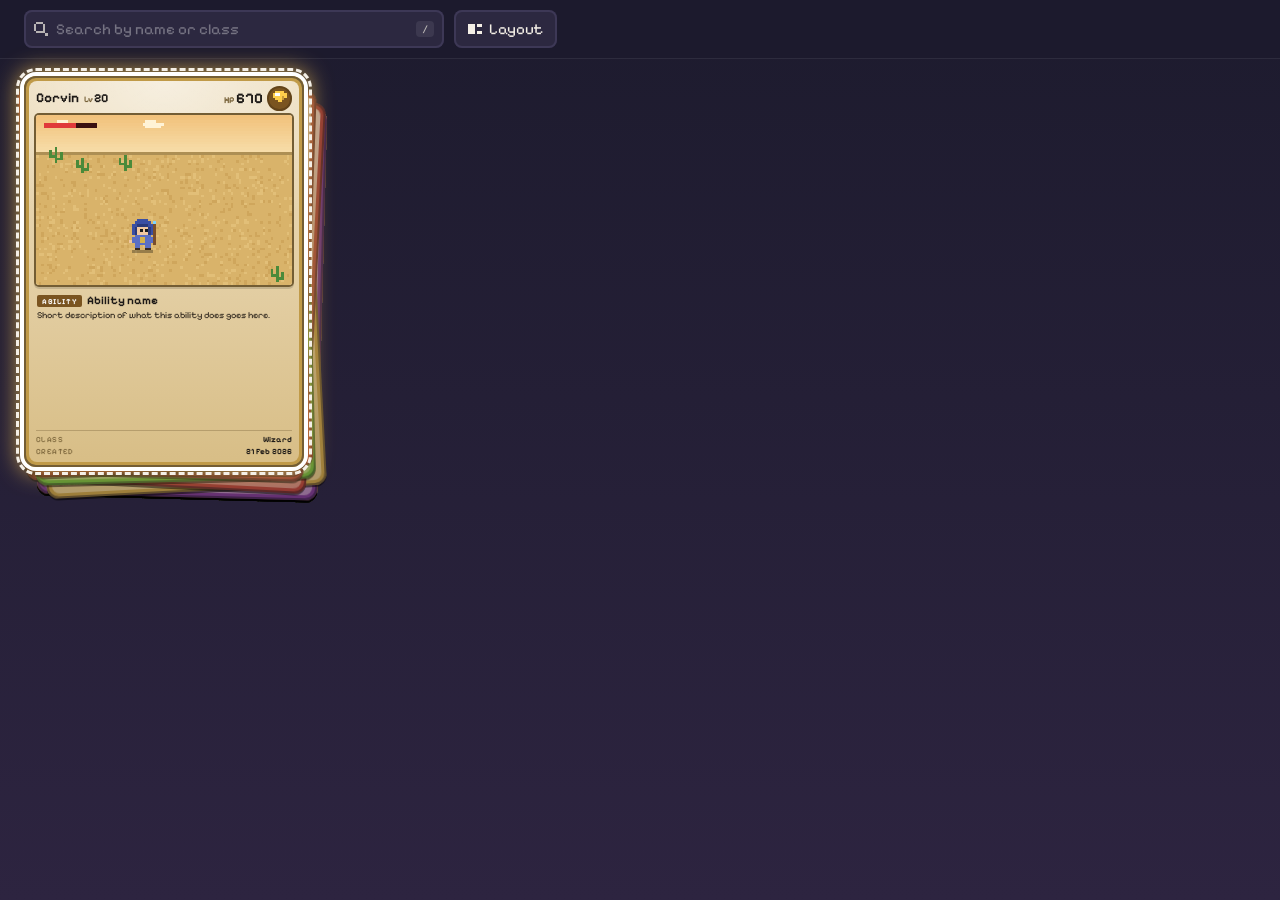
==== commit 93a61003: "Cards show the player's screenshot of the character; placeholder scenes for all 48 - picture box sho" ====
--- a/characters/index.html
+++ b/characters/index.html
@@ -38,10 +38,6 @@
     <!-- Cards are built from characters.js by app.js -->
     <div class="card-grid" id="card-grid" role="listbox" aria-label="Characters"></div>
     <p class="no-results" id="no-results" hidden>No characters match your search.</p>
-    <p class="view-hint" id="view-hint" hidden>
-      Search to bring a character to the top, or press <strong>Layout</strong> to see all
-      <span class="hint-count"></span>. Double-click to play, right-click to flip.
-    </p>
   </main>
 
   <!-- Double-click a card: enter the world with that character -->
@@ -102,6 +98,7 @@
 
   <script src="./birthsigns.js"></script>
   <script src="./items.js"></script>
+  <script src="./art/screenshots/captions.js"></script>
   <script src="./characters.js"></script>
   <script src="./app.js"></script>
 </body>
--- a/characters/styles.css
+++ b/characters/styles.css
@@ -321,20 +321,6 @@
 }
 
 .card-grid.is-deck .card-back {
-  display: none;
-}
-
-.view-hint {
-  color: var(--ink-dim);
-  font-size: 0.9rem;
-  text-align: left;
-}
-
-.view-hint strong {
-  color: var(--ink);
-}
-
-.view-hint[hidden] {
   display: none;
 }
 
@@ -537,6 +523,37 @@
   place-items: center;
 }
 
+/* The player's screenshot fills the picture box edge to edge, pixels kept crisp */
+.card-art .art-screenshot {
+  inset: 0;
+  width: 100%;
+  height: 100%;
+  object-fit: cover;
+}
+
+/* Caption of the screenshot when hovering the picture */
+.card-art[data-caption]::after {
+  content: attr(data-caption);
+  position: absolute;
+  left: 0;
+  right: 0;
+  bottom: 0;
+  padding: 3px 6px;
+  background: linear-gradient(transparent, #000a 40%);
+  color: #fff;
+  font-size: clamp(0.5rem, 0.65vw, 0.6rem);
+  text-align: left;
+  white-space: nowrap;
+  overflow: hidden;
+  text-overflow: ellipsis;
+  opacity: 0;
+  transition: opacity 120ms ease;
+}
+
+.card-art[data-caption]:hover::after {
+  opacity: 1;
+}
+
 /* Whole sprite always visible, centred in the picture */
 .card-art img {
   position: absolute;
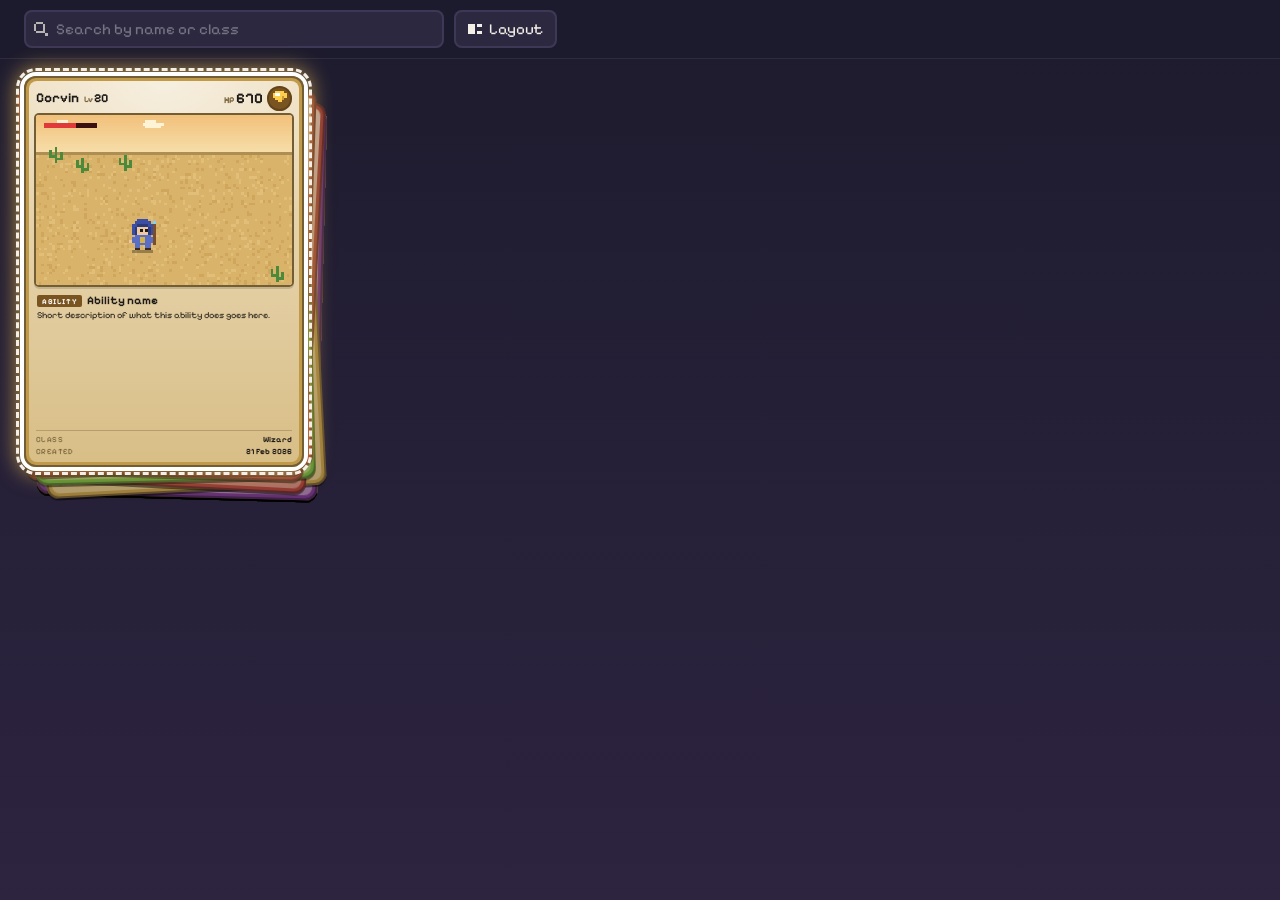
==== commit 6041e6c0: "Remove the '/' shortcut label from the search box (the shortcut still works) Co-Authored-By: Claude " ====
--- a/characters/index.html
+++ b/characters/index.html
@@ -23,7 +23,6 @@
           <rect x="5" y="5" width="1" height="1" /><rect x="6" y="6" width="2" height="2" />
         </svg>
         <input type="search" id="search" placeholder="Search by name or class" autocomplete="off" spellcheck="false" />
-        <kbd class="search-hint" aria-hidden="true">/</kbd>
       </label>
       <button type="button" class="layout-toggle" id="layout-toggle" aria-pressed="false">
         <svg viewBox="0 0 8 8" aria-hidden="true">
--- a/characters/styles.css
+++ b/characters/styles.css
@@ -121,19 +121,7 @@
   filter: invert(1) opacity(0.5);
 }
 
-.search-hint {
-  flex-shrink: 0;
-  padding: 1px 6px;
-  border-radius: 4px;
-  background: #ffffff14;
-  color: var(--ink-dim);
-  font: inherit;
-  font-size: 0.75rem;
-}
-
-.search:focus-within .search-hint {
-  display: none;
-}
+
 
 .result-count {
   color: var(--ink-dim);
@@ -938,9 +926,6 @@
     font-size: 0.78rem;
   }
 
-  .search-hint {
-    display: none;
-  }
 }
 
 /* Phones in Layout mode: one card and its back per row, filling the width */
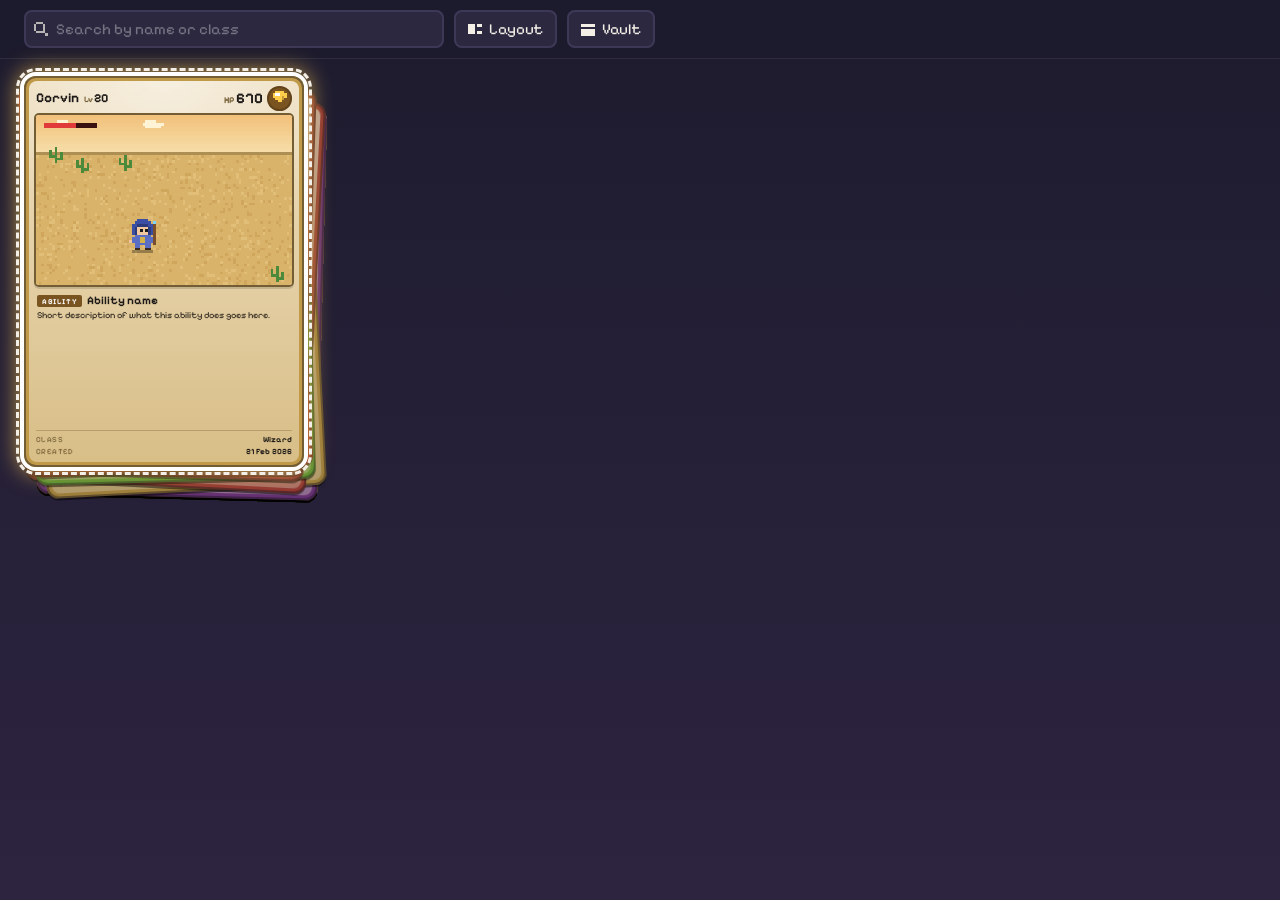
==== commit f1e41622: "Vault mode: card backs on the left, the vault's chests on the right, move items between them - Vault" ====
--- a/characters/index.html
+++ b/characters/index.html
@@ -31,12 +31,28 @@
         </svg>
         <span>Layout</span>
       </button>
+      <button type="button" class="layout-toggle vault-toggle" id="vault-toggle" aria-pressed="false">
+        <svg viewBox="0 0 8 8" aria-hidden="true">
+          <rect x="0" y="1" width="8" height="2" /><rect x="0" y="4" width="8" height="4" />
+          <rect x="3" y="3" width="2" height="2" fill="#0000" />
+        </svg>
+        <span>Vault</span>
+      </button>
       <span class="result-count" id="result-count" aria-live="polite"></span>
     </div>
 
     <!-- Cards are built from characters.js by app.js -->
     <div class="card-grid" id="card-grid" role="listbox" aria-label="Characters"></div>
     <p class="no-results" id="no-results" hidden>No characters match your search.</p>
+
+    <!-- Vault mode: every character's card back on the left, the vault's chests on the
+         right. Drag items between any slots, or tap an item and then tap where it goes. -->
+    <section class="vault-screen" id="vault-screen" hidden aria-label="Vault">
+      <div class="vault-chars" id="vault-chars"></div>
+      <div class="vault-side">
+        <div class="vault-chests" id="vault-chests"></div>
+      </div>
+    </section>
   </main>
 
   <!-- Double-click a card: enter the world with that character -->
@@ -99,6 +115,7 @@
   <script src="./items.js"></script>
   <script src="./art/screenshots/captions.js"></script>
   <script src="./characters.js"></script>
+  <script src="./vault.js"></script>
   <script src="./app.js"></script>
 </body>
 </html>
--- a/characters/styles.css
+++ b/characters/styles.css
@@ -749,6 +749,145 @@
 }
 
 /* --------------------------------------------------------------------------
+   Vault mode: every card back on the left, the vault's chests on the right
+   -------------------------------------------------------------------------- */
+
+.card-grid[hidden],
+.vault-screen[hidden] {
+  display: none;
+}
+
+.vault-screen {
+  --back-w: 200px;
+  --slot: calc((var(--back-w) - 10px - 14px - 3 * 4px) / 4 * 0.9);
+  display: grid;
+  grid-template-columns: minmax(0, 1fr) minmax(0, 1fr);
+  gap: clamp(0.9rem, 2vw, 1.5rem);
+  align-items: start;
+}
+
+/* Left: the backs of all your cards */
+.vault-chars {
+  display: flex;
+  flex-wrap: wrap;
+  gap: 12px;
+  align-content: flex-start;
+}
+
+.vault-char {
+  width: var(--back-w);
+  aspect-ratio: 63 / 88;
+  padding: 5px;
+  border-radius: 12px;
+  background: var(--sign-color);
+  box-shadow: inset 0 0 0 2px color-mix(in srgb, var(--sign-color) 55%, #14121c), 0 6px 0 #0006;
+}
+
+.vault-char [data-section="equipment"] .slot {
+  box-shadow: inset 0 0 0 2px color-mix(in srgb, var(--sign-color) 55%, #3d3856), inset 0 3px 0 #0003;
+}
+
+.vault-char .slot[data-slot-label]::before {
+  font-size: 0.4rem;
+}
+
+.vault-none {
+  color: var(--ink-dim);
+}
+
+/* Right: the vault, stays in view while the card backs scroll */
+.vault-side {
+  position: sticky;
+  top: 70px;
+  max-height: calc(100vh - 86px);
+  overflow-y: auto;
+  padding: 12px;
+  border-radius: 12px;
+  background: #1a1726;
+  box-shadow: inset 0 0 0 2px #3d3856;
+}
+
+.vault-chests {
+  display: grid;
+  grid-template-columns: repeat(auto-fill, minmax(calc(var(--slot) * 4 + 3 * 4px + 20px), 1fr));
+  gap: 10px;
+}
+
+.vault-chest {
+  display: flex;
+  flex-direction: column;
+  gap: 5px;
+  padding: 8px 10px 10px;
+  border-radius: 8px;
+  background: linear-gradient(180deg, #6b4a2b, #54391f);
+  box-shadow: inset 0 0 0 2px #2e1f12, inset 0 3px 0 #ffffff1a;
+}
+
+.chest-title {
+  color: #f6dfb0;
+  font-size: 0.66rem;
+  font-weight: 700;
+  letter-spacing: 0.1em;
+  text-transform: uppercase;
+}
+
+.chest-grid {
+  grid-template-columns: repeat(4, var(--slot));
+  grid-auto-rows: var(--slot);
+}
+
+.vault-screen .slot {
+  width: var(--slot);
+  height: var(--slot);
+  border-radius: 4px;
+  cursor: pointer;
+}
+
+.vault-chest .slot {
+  background: #2a1c10;
+  box-shadow: inset 0 0 0 2px #1a1109, inset 0 3px 0 #0004;
+}
+
+.vault-screen .slot.has-item {
+  cursor: grab;
+}
+
+.vault-screen .slot.has-item:hover {
+  filter: brightness(1.25);
+}
+
+/* Picked up by tapping: the item glows; every slot shows it can take it */
+.vault-screen .slot.is-held {
+  box-shadow: inset 0 0 0 2px #fff, 0 0 10px 2px #fff8;
+}
+
+.vault-screen.is-holding .slot:not(.is-held):hover,
+.vault-screen .slot.is-drop {
+  box-shadow: inset 0 0 0 2px #f4efe6, inset 0 0 0 30px #ffffff14;
+}
+
+.vault-screen .slot.is-dragging {
+  opacity: 0.4;
+}
+
+/* Phones: card backs on top, the vault under them */
+@media (max-width: 760px) {
+  .vault-screen {
+    --back-w: calc((100vw - 2.25rem) / 2);
+    grid-template-columns: 1fr;
+  }
+
+  .vault-chars {
+    gap: 8px;
+  }
+
+  .vault-side {
+    position: static;
+    max-height: none;
+  }
+}
+
+/* --------------------------------------------------------------------------
    Play: the chosen card glows, then the screen fades into "Entering the world"
    -------------------------------------------------------------------------- */
 
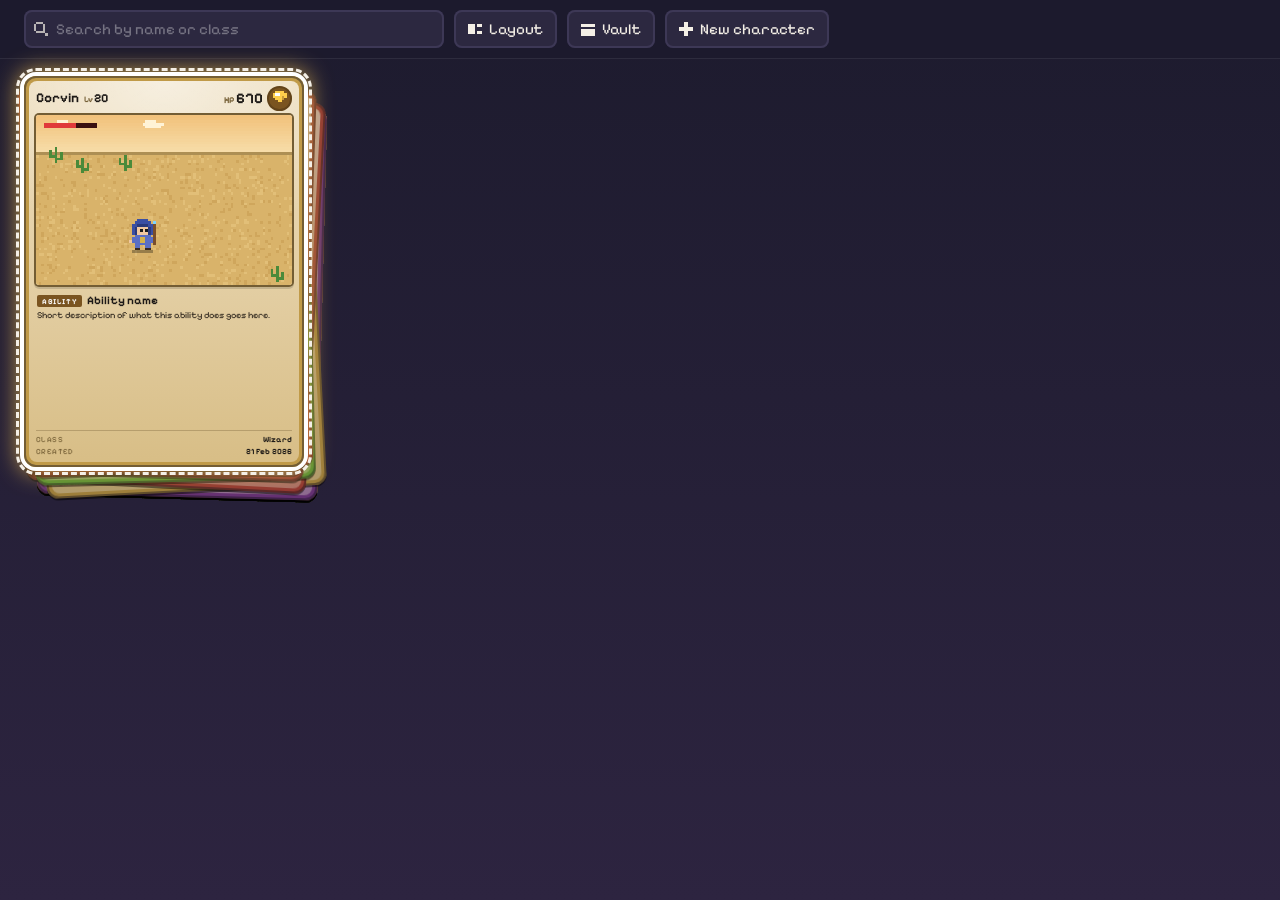
==== commit 7736c945: "New character screen: class slider, name and birthsign; remove the character count - 'New character'" ====
--- a/characters/index.html
+++ b/characters/index.html
@@ -38,12 +38,45 @@
         </svg>
         <span>Vault</span>
       </button>
+      <button type="button" class="layout-toggle create-toggle" id="create-toggle" aria-pressed="false">
+        <svg viewBox="0 0 8 8" aria-hidden="true">
+          <rect x="3" y="0" width="2" height="8" /><rect x="0" y="3" width="8" height="2" />
+        </svg>
+        <span>New character</span>
+      </button>
       <span class="result-count" id="result-count" aria-live="polite"></span>
     </div>
 
     <!-- Cards are built from characters.js by app.js -->
     <div class="card-grid" id="card-grid" role="listbox" aria-label="Characters"></div>
     <p class="no-results" id="no-results" hidden>No characters match your search.</p>
+
+    <!-- New character: pick a class with the slider, a name and a birthsign -->
+    <section class="create-screen" id="create-screen" hidden aria-label="Create a new character">
+      <div class="class-slider">
+        <button type="button" class="slider-arrow" id="class-prev" aria-label="Previous class">
+          <svg viewBox="0 0 8 8" aria-hidden="true"><rect x="4" y="0" width="2" height="2" /><rect x="2" y="2" width="2" height="2" /><rect x="0" y="3" width="2" height="2" /><rect x="2" y="4" width="2" height="2" /><rect x="4" y="6" width="2" height="2" /></svg>
+        </button>
+        <div class="class-track" id="class-track" role="listbox" aria-label="Class"></div>
+        <button type="button" class="slider-arrow" id="class-next" aria-label="Next class">
+          <svg viewBox="0 0 8 8" aria-hidden="true"><rect x="2" y="0" width="2" height="2" /><rect x="4" y="2" width="2" height="2" /><rect x="6" y="3" width="2" height="2" /><rect x="4" y="4" width="2" height="2" /><rect x="2" y="6" width="2" height="2" /></svg>
+        </button>
+      </div>
+      <div class="class-dots" id="class-dots"></div>
+
+      <form class="create-form" id="create-form" novalidate>
+        <label class="create-field">
+          <span class="create-label">Name</span>
+          <input type="text" id="new-name" maxlength="16" autocomplete="off" spellcheck="false" placeholder="Name your character" />
+        </label>
+        <div class="create-field">
+          <span class="create-label" id="sign-label">Birthsign</span>
+          <div class="sign-pick" id="sign-pick" role="radiogroup" aria-labelledby="sign-label"></div>
+        </div>
+        <p class="create-error" id="create-error" aria-live="polite"></p>
+        <button type="submit" class="create-confirm">Create character</button>
+      </form>
+    </section>
 
     <!-- Vault mode: every character's card back on the left, the vault's chests on the
          right. Drag items between any slots, or tap an item and then tap where it goes. -->
--- a/characters/styles.css
+++ b/characters/styles.css
@@ -215,12 +215,28 @@
 }
 
 .back-name {
-  font-size: clamp(0.66rem, 0.9vw, 0.8rem);
+  display: flex;
+  align-items: center;
+  gap: 6px;
+  min-width: 0;
+  /* clearly readable on the dark back: light text, the sign colour as a small bar */
+  color: var(--ink);
+  font-size: clamp(0.78rem, 1vw, 0.92rem);
   font-weight: 700;
-  color: color-mix(in srgb, var(--sign-color) 55%, var(--ink));
+  line-height: 1.2;
+  text-shadow: 0 1px 0 #000;
   white-space: nowrap;
   overflow: hidden;
   text-overflow: ellipsis;
+}
+
+.back-name::before {
+  content: "";
+  flex-shrink: 0;
+  width: 4px;
+  height: 1em;
+  border-radius: 2px;
+  background: color-mix(in srgb, var(--sign-color) 80%, #fff);
 }
 
 .back-section {
@@ -888,6 +904,255 @@
 }
 
 /* --------------------------------------------------------------------------
+   New character: class slider, name and birthsign
+   -------------------------------------------------------------------------- */
+
+.create-screen[hidden] {
+  display: none;
+}
+
+.create-screen {
+  display: flex;
+  flex-direction: column;
+  align-items: center;
+  gap: 14px;
+  padding-top: 6px;
+}
+
+.class-slider {
+  width: 100%;
+  display: flex;
+  align-items: center;
+  gap: 10px;
+}
+
+.slider-arrow {
+  flex-shrink: 0;
+  width: 44px;
+  height: 44px;
+  display: grid;
+  place-items: center;
+  border: 0;
+  border-radius: 10px;
+  background: #2c2840;
+  box-shadow: inset 0 0 0 2px #3d3856;
+  color: var(--ink);
+  cursor: pointer;
+  z-index: 2;
+}
+
+.slider-arrow:hover {
+  background: #36314d;
+}
+
+.slider-arrow svg {
+  width: 16px;
+  height: 16px;
+  fill: currentColor;
+  shape-rendering: crispEdges;
+}
+
+/* The chosen class's card in the middle, its neighbours smaller to each side */
+.class-track {
+  --card-w: clamp(200px, 22vw, 250px);
+  position: relative;
+  flex: 1;
+  height: calc(var(--card-w) * 88 / 63 + 24px);
+  overflow: hidden;
+  touch-action: pan-y;
+  user-select: none;
+}
+
+.class-slide {
+  position: absolute;
+  top: 12px;
+  left: calc(50% - var(--card-w) / 2);
+  transform: translateX(calc(var(--off) * 62%)) scale(calc(1 - var(--abs) * 0.16));
+  opacity: calc(1 - var(--abs) * 0.32);
+  z-index: calc(10 - var(--abs));
+  transition: transform 260ms cubic-bezier(.3,.7,.3,1), opacity 260ms ease;
+  cursor: pointer;
+}
+
+.class-slide.is-far {
+  opacity: 0;
+  pointer-events: none;
+}
+
+.class-slide .char-card {
+  pointer-events: none;
+}
+
+.class-slide.is-current .char-card {
+  box-shadow: inset 0 0 0 2px var(--frame-dark), 0 0 0 4px #fff, 0 0 22px 6px var(--frame), 0 10px 0 #0006;
+}
+
+.class-dots {
+  display: flex;
+  flex-wrap: wrap;
+  justify-content: center;
+  gap: 6px;
+}
+
+.class-dot {
+  width: 10px;
+  height: 10px;
+  padding: 0;
+  border: 0;
+  border-radius: 2px;
+  background: #ffffff2e;
+  cursor: pointer;
+}
+
+.class-dot.is-on {
+  background: var(--ink);
+}
+
+.create-form {
+  width: min(420px, 100%);
+  display: flex;
+  flex-direction: column;
+  gap: 14px;
+}
+
+.create-field {
+  display: flex;
+  flex-direction: column;
+  gap: 6px;
+}
+
+.create-label {
+  color: var(--ink-dim);
+  font-size: 0.72rem;
+  font-weight: 700;
+  letter-spacing: 0.1em;
+  text-transform: uppercase;
+}
+
+#new-name {
+  height: 42px;
+  padding: 0 12px;
+  border: 0;
+  border-radius: 8px;
+  outline: none;
+  background: #2c2840;
+  box-shadow: inset 0 0 0 2px #3d3856;
+  color: var(--ink);
+  font: inherit;
+  font-size: 1.05rem;
+}
+
+#new-name:focus {
+  box-shadow: inset 0 0 0 2px #8f86c4;
+}
+
+#new-name::placeholder {
+  color: #ffffff59;
+}
+
+.sign-pick {
+  display: flex;
+  flex-wrap: wrap;
+  gap: 8px;
+}
+
+.sign-option {
+  position: relative;
+  width: 40px;
+  height: 40px;
+  display: grid;
+  place-items: center;
+  padding: 0;
+  border: 0;
+  border-radius: 50%;
+  background: var(--sign-shade);
+  box-shadow: inset 0 0 0 2px #0003;
+  color: var(--sign-color);
+  cursor: pointer;
+}
+
+.sign-option img,
+.sign-option .sign-placeholder {
+  width: 70%;
+  height: 70%;
+  image-rendering: pixelated;
+}
+
+.sign-option[aria-checked="true"] {
+  box-shadow: 0 0 0 3px #fff, 0 0 14px 2px var(--sign-color);
+}
+
+/* Sign names only on hover, like on the cards */
+.sign-option::after {
+  content: attr(data-name);
+  position: absolute;
+  bottom: calc(100% + 6px);
+  left: 50%;
+  padding: 3px 7px;
+  border-radius: 4px;
+  background: #0d0b14;
+  box-shadow: 0 0 0 1px #ffffff30;
+  color: var(--ink);
+  font-size: 0.72rem;
+  white-space: nowrap;
+  opacity: 0;
+  transform: translate(-50%, 3px);
+  pointer-events: none;
+  transition: opacity 100ms ease, transform 100ms ease;
+}
+
+.sign-option:hover::after {
+  opacity: 1;
+  transform: translate(-50%, 0);
+}
+
+.create-error {
+  min-height: 1.2em;
+  margin-top: -6px;
+  color: #ff9a8a;
+  font-size: 0.85rem;
+}
+
+.create-confirm {
+  height: 46px;
+  border: 0;
+  border-radius: 10px;
+  background: #f4efe6;
+  box-shadow: 0 5px 0 #8f86c4;
+  color: #1e1b2b;
+  font: inherit;
+  font-size: 1.05rem;
+  font-weight: 700;
+  cursor: pointer;
+}
+
+.create-confirm:active {
+  transform: translateY(3px);
+  box-shadow: 0 2px 0 #8f86c4;
+}
+
+@media (max-width: 520px) {
+  .class-track {
+    --card-w: 190px;
+  }
+
+  .slider-arrow {
+    width: 36px;
+    height: 36px;
+  }
+
+  .create-toggle span {
+    display: none;
+  }
+}
+
+@media (prefers-reduced-motion: reduce) {
+  .class-slide {
+    transition: none;
+  }
+}
+
+/* --------------------------------------------------------------------------
    Play: the chosen card glows, then the screen fades into "Entering the world"
    -------------------------------------------------------------------------- */
 
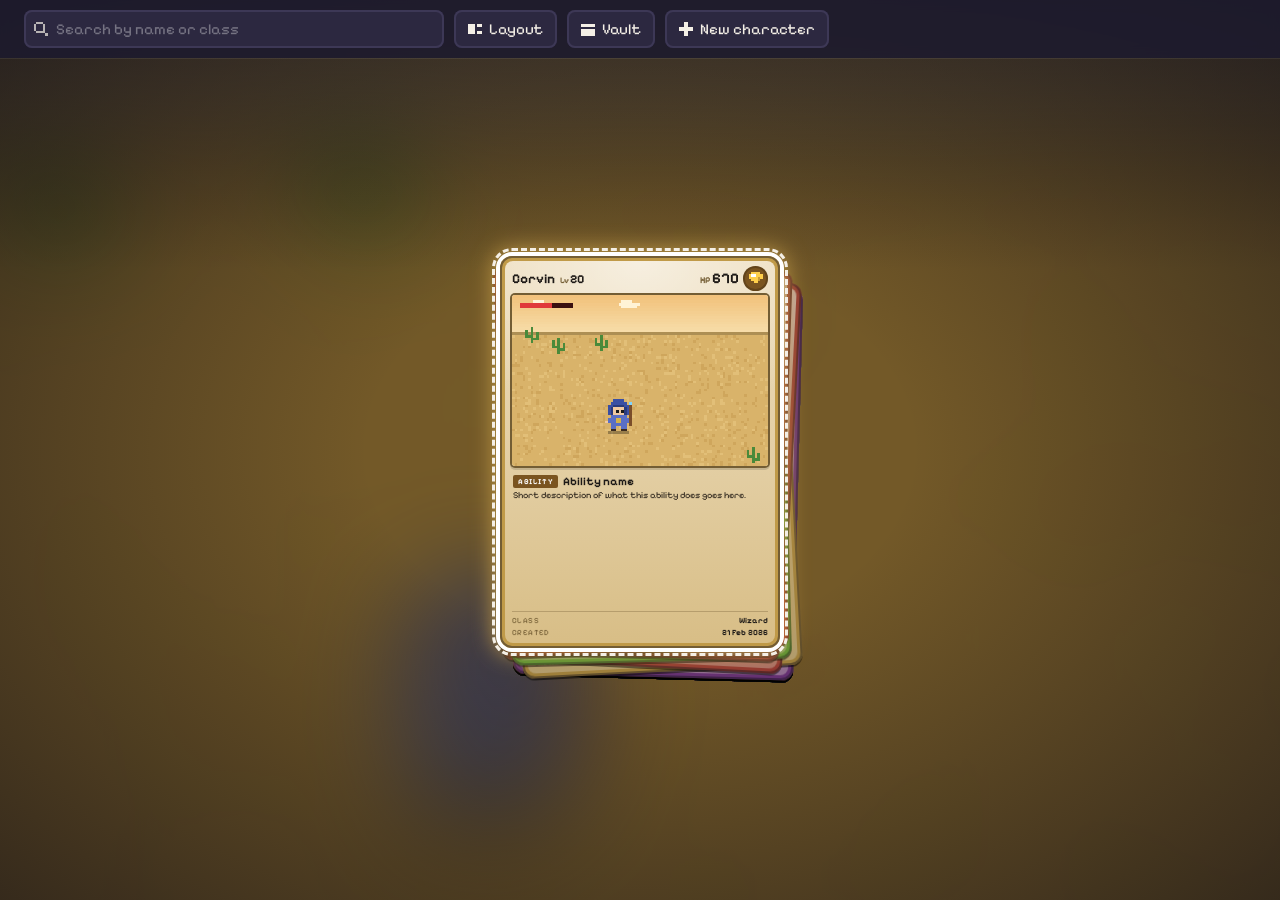
==== commit 1241da33: "Deck back in the middle; ambient background from the featured card's screenshot - the deck is centre" ====
--- a/characters/index.html
+++ b/characters/index.html
@@ -10,6 +10,12 @@
   <link rel="stylesheet" href="./styles.css" />
 </head>
 <body>
+  <!-- Ambient background: colours taken from the top card's screenshot -->
+  <div class="ambient" aria-hidden="true">
+    <div class="ambient-layer"></div>
+    <div class="ambient-layer"></div>
+  </div>
+
   <main class="select-screen">
     <h1 class="visually-hidden">Choose your character</h1>
 
--- a/characters/styles.css
+++ b/characters/styles.css
@@ -39,6 +39,55 @@
 }
 
 /* The whole screen is the card grid, with a slim toolbar on top */
+/* --------------------------------------------------------------------------
+   Ambient background: the top card's screenshot, blown up and blurred so its
+   colours fill the whole screen. Two layers so one can fade into the next.
+   -------------------------------------------------------------------------- */
+
+.ambient {
+  position: fixed;
+  inset: 0;
+  z-index: -1;
+  overflow: hidden;
+  pointer-events: none;
+}
+
+.ambient-layer {
+  position: absolute;
+  inset: -12%;
+  background-color: var(--amb-color, transparent);
+  background-position: center;
+  background-size: cover;
+  filter: blur(48px) saturate(1.35) brightness(0.5);
+  transform: scale(1.1);
+  opacity: 0;
+  transition: opacity 700ms ease;
+}
+
+.ambient-layer.is-on {
+  opacity: 1;
+}
+
+/* Darken towards the edges and the top so the toolbar and text stay readable */
+.ambient::after {
+  content: "";
+  position: absolute;
+  inset: 0;
+  background:
+    radial-gradient(ellipse at 50% 50%, transparent 30%, #0d0b1499 100%),
+    linear-gradient(180deg, #0d0b1480, transparent 30%);
+}
+
+/* Vault and New character keep the plain background */
+body.in-vault .ambient,
+body.in-create .ambient {
+  opacity: 0;
+}
+
+.ambient {
+  transition: opacity 400ms ease;
+}
+
 .select-screen {
   min-height: 100vh;
   /* hidden hover labels near the right edge must not make the page scroll sideways */
@@ -295,17 +344,18 @@
 
 .card-grid.is-deck {
   --card-w: clamp(220px, 26vw, 280px);
+  flex: 1;
   position: relative;
   display: block;
   /* room for the top card plus the fanned layers under it */
   min-height: calc(var(--card-w) * 88 / 63 + 40px);
 }
 
-/* All cards sit on the same spot in the top-left; app.js fans each layer a little */
+/* All cards sit on the same spot in the middle; app.js fans each layer a little */
 .card-grid.is-deck .card-unit {
   position: absolute;
-  left: 0;
-  top: 0;
+  left: calc(50% - var(--card-w) / 2);
+  top: calc(50% - var(--card-w) * 44 / 63 - 20px);
   pointer-events: none;
 }
 
@@ -961,14 +1011,31 @@
   overflow: hidden;
   touch-action: pan-y;
   user-select: none;
+  -webkit-user-select: none;
+  cursor: grab;
+  --drag: 0px;
+}
+
+.class-track.is-dragging {
+  cursor: grabbing;
+}
+
+/* While dragging, the cards follow the pointer without easing */
+.class-track.is-dragging .class-slide {
+  transition: none;
+}
+
+.class-track img {
+  -webkit-user-drag: none;
 }
 
 .class-slide {
   position: absolute;
   top: 12px;
   left: calc(50% - var(--card-w) / 2);
-  transform: translateX(calc(var(--off) * 62%)) scale(calc(1 - var(--abs) * 0.16));
-  opacity: calc(1 - var(--abs) * 0.32);
+  /* side cards spaced so they only slightly tuck behind each other */
+  transform: translateX(calc(var(--off) * 70% + var(--drag))) scale(calc(1 - var(--abs) * 0.14));
+  opacity: calc(1 - var(--abs) * 0.3);
   z-index: calc(10 - var(--abs));
   transition: transform 260ms cubic-bezier(.3,.7,.3,1), opacity 260ms ease;
   cursor: pointer;
